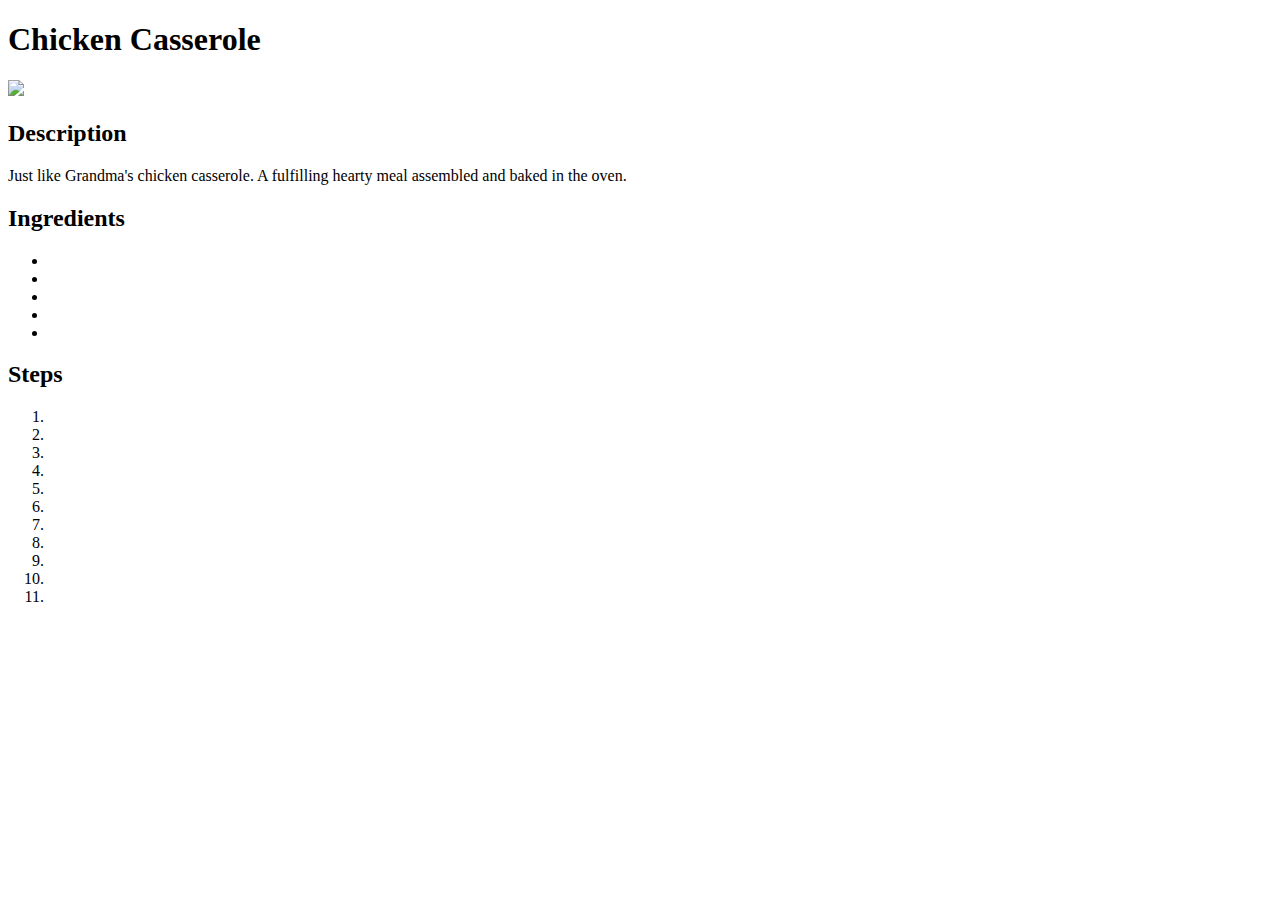
==== recipes/chicken-casserole.html @ 44c2492c "Add and recipe file with basic outline" ====
<!DOCTYPE html>
<html lang="en">
<head>
    <meta charset="UTF-8">
    <meta http-equiv="X-UA-Compatible" content="IE=edge">
    <meta name="viewport" content="width=device-width, initial-scale=1.0">
    <title>Document</title>
</head>
<body>
    <h1>Chicken Casserole</h1>
    <img src="https://images-gmi-pmc.edge-generalmills.com/2aed3c3f-9cba-4ff8-942e-df914ae1c5b0.jpg">
    <h2>Description</h2>

    <p>Just like Grandma's chicken casserole. A fulfilling hearty meal assembled and baked in the oven.</p>
    <h2>Ingredients</h2>
    <ul>
        <li></li>
        <li></li>
        <li></li>
        <li></li>
        <li></li>

    </ul>
    <h2>Steps</h2>
    <ol>
        <li></li>
        <li></li>
        <li></li>
        <li></li>
        <li></li>
        <li></li>
        <li></li>
        <li></li>
        <li></li>
        <li></li>
        <li></li>




    </ol>
</body>
</html>
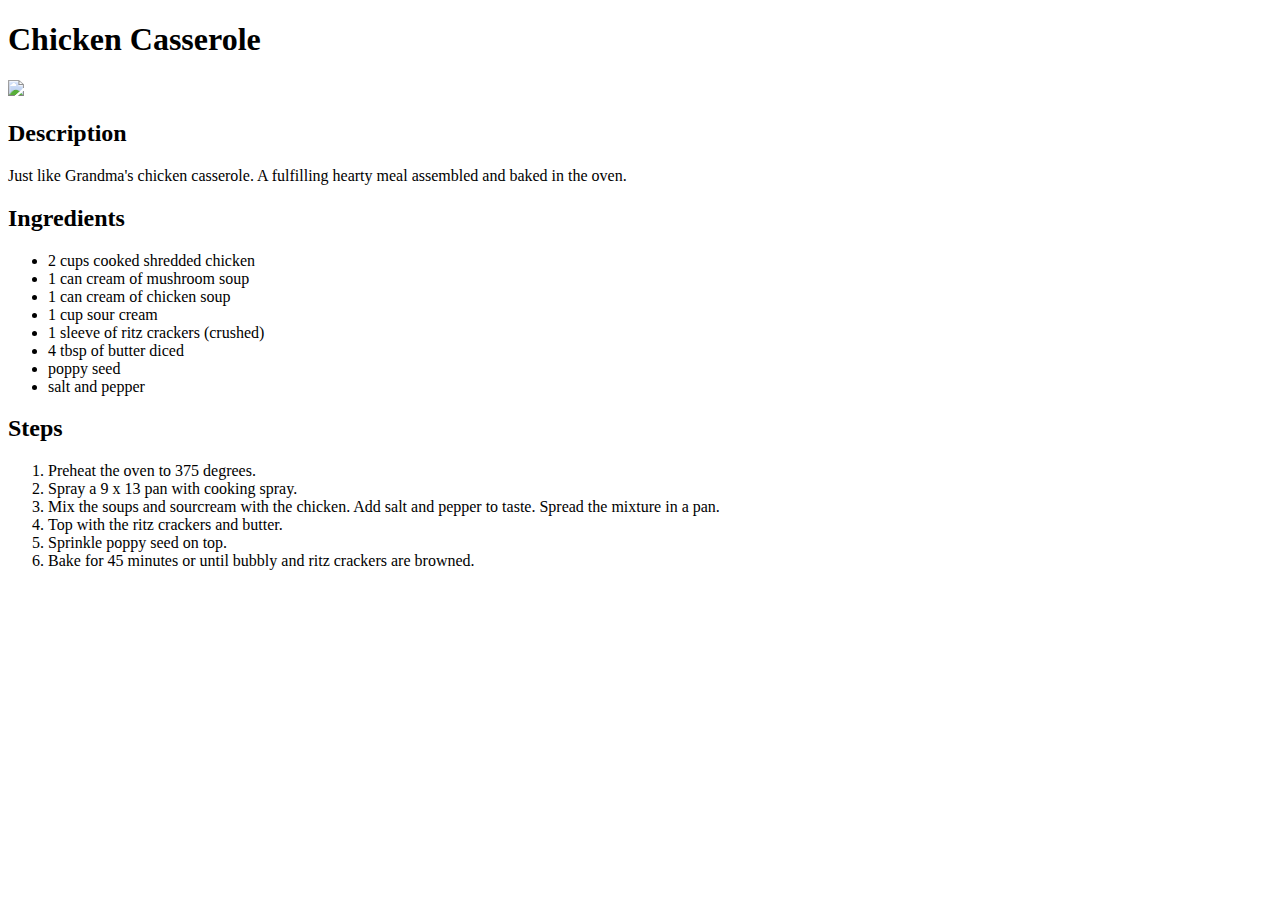
==== commit df12bc75: "Add ingredients and Steps" ====
--- a/recipes/chicken-casserole.html
+++ b/recipes/chicken-casserole.html
@@ -14,26 +14,24 @@
     <p>Just like Grandma's chicken casserole. A fulfilling hearty meal assembled and baked in the oven.</p>
     <h2>Ingredients</h2>
     <ul>
-        <li></li>
-        <li></li>
-        <li></li>
-        <li></li>
-        <li></li>
+        <li>2 cups cooked shredded chicken</li>
+        <li>1 can cream of mushroom soup</li>
+        <li>1 can cream of chicken soup</li>
+        <li>1 cup sour cream</li>
+        <li>1 sleeve of ritz crackers (crushed)</li>
+        <li>4 tbsp of butter diced</li>
+        <li>poppy seed</li>
+        <li>salt and pepper</li>
 
     </ul>
     <h2>Steps</h2>
     <ol>
-        <li></li>
-        <li></li>
-        <li></li>
-        <li></li>
-        <li></li>
-        <li></li>
-        <li></li>
-        <li></li>
-        <li></li>
-        <li></li>
-        <li></li>
+        <li>Preheat the oven to 375 degrees.</li>
+        <li>Spray a 9 x 13 pan with cooking spray.</li>
+        <li>Mix the soups and sourcream with the chicken. Add salt and pepper to taste. Spread the mixture in a pan.</li>
+        <li>Top with the ritz crackers and butter.</li>
+        <li>Sprinkle poppy seed on top.</li>
+        <li>Bake for 45 minutes or until bubbly and ritz crackers are browned.</li>
 
 
 
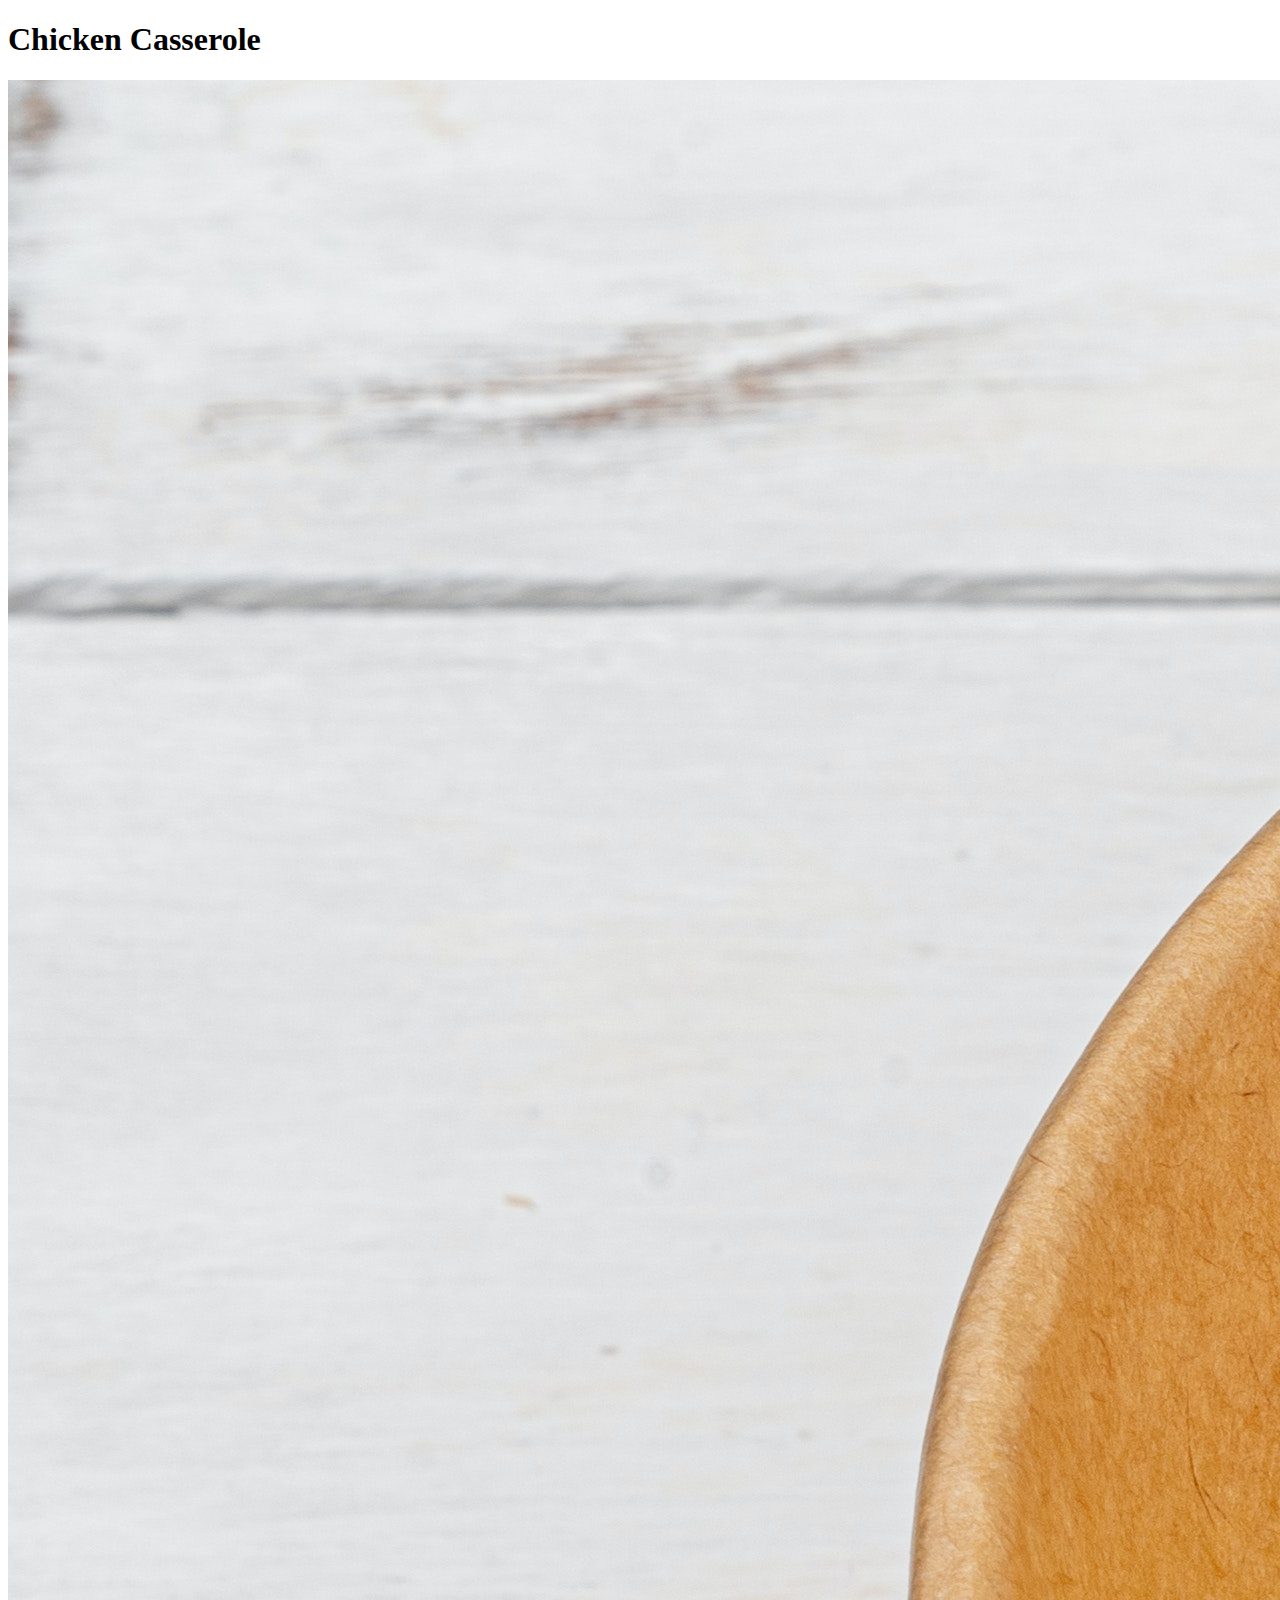
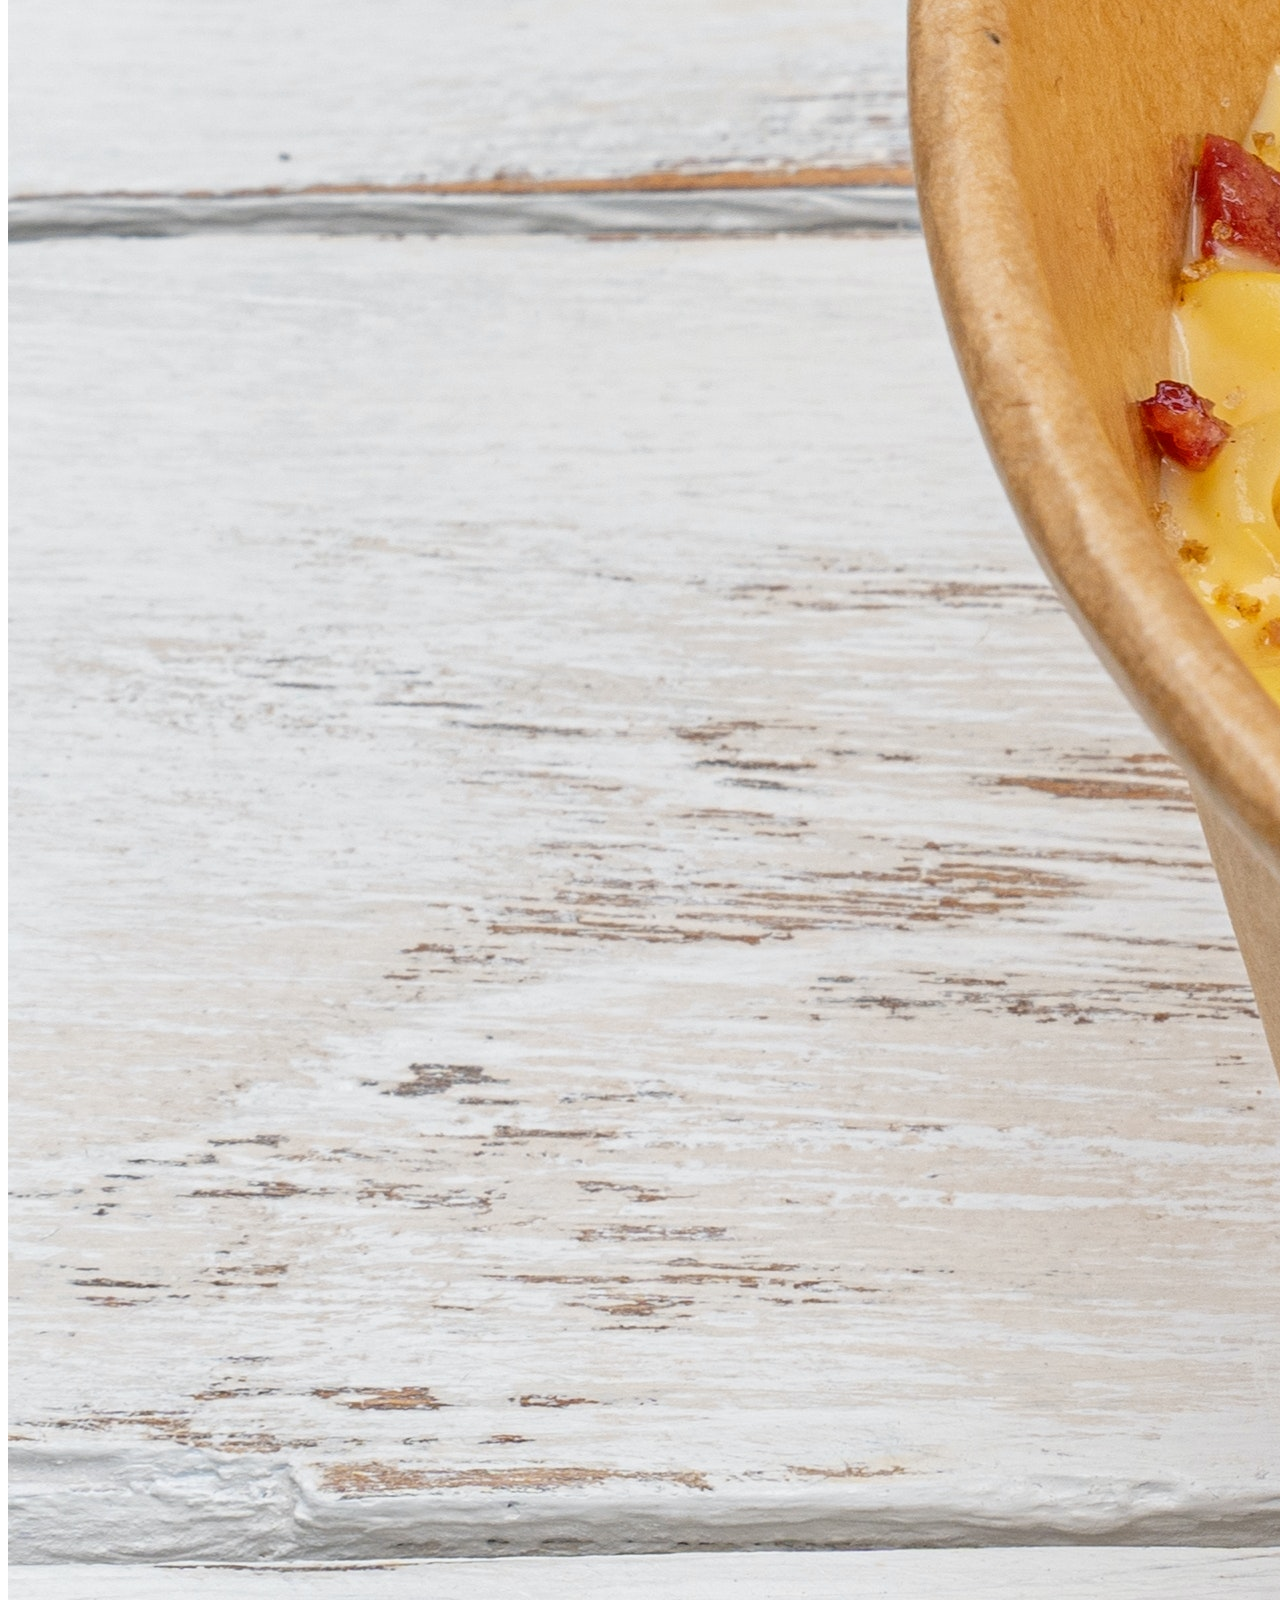
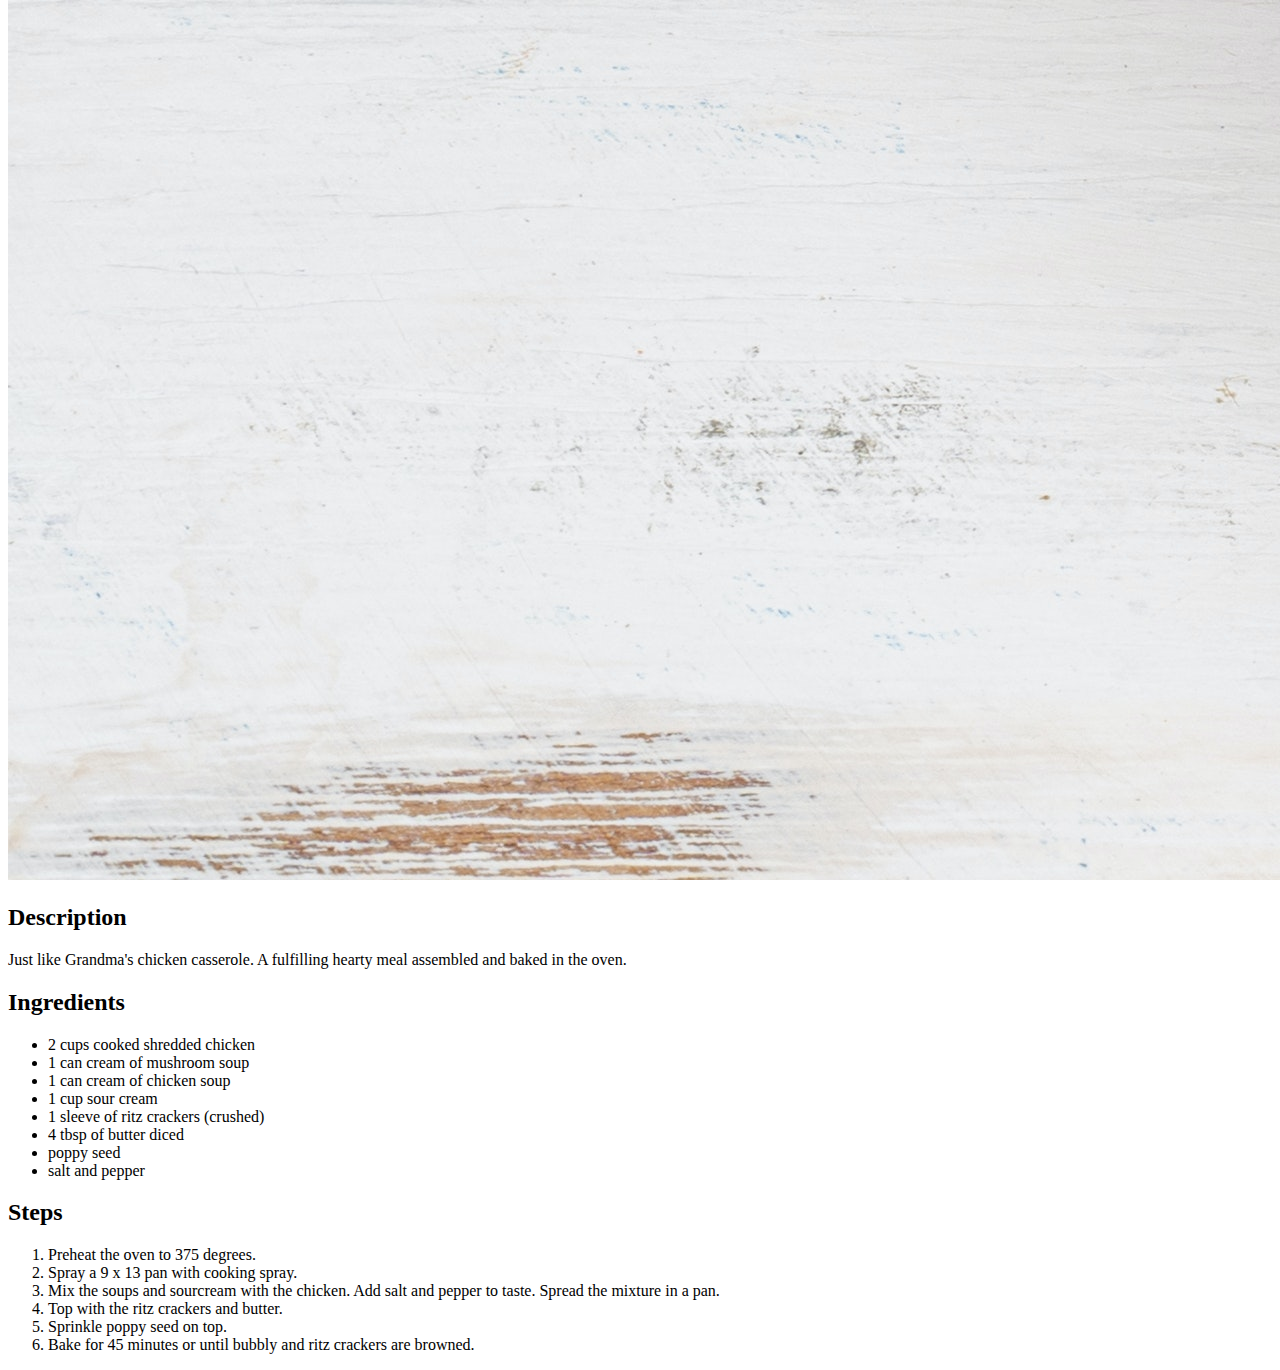
==== commit c9ca3b56: "Add new images to recipes" ====
--- a/recipes/chicken-casserole.html
+++ b/recipes/chicken-casserole.html
@@ -8,7 +8,7 @@
 </head>
 <body>
     <h1>Chicken Casserole</h1>
-    <img src="https://images-gmi-pmc.edge-generalmills.com/2aed3c3f-9cba-4ff8-942e-df914ae1c5b0.jpg">
+    <img src="../chicken-casserole.jpg">
     <h2>Description</h2>
 
     <p>Just like Grandma's chicken casserole. A fulfilling hearty meal assembled and baked in the oven.</p>
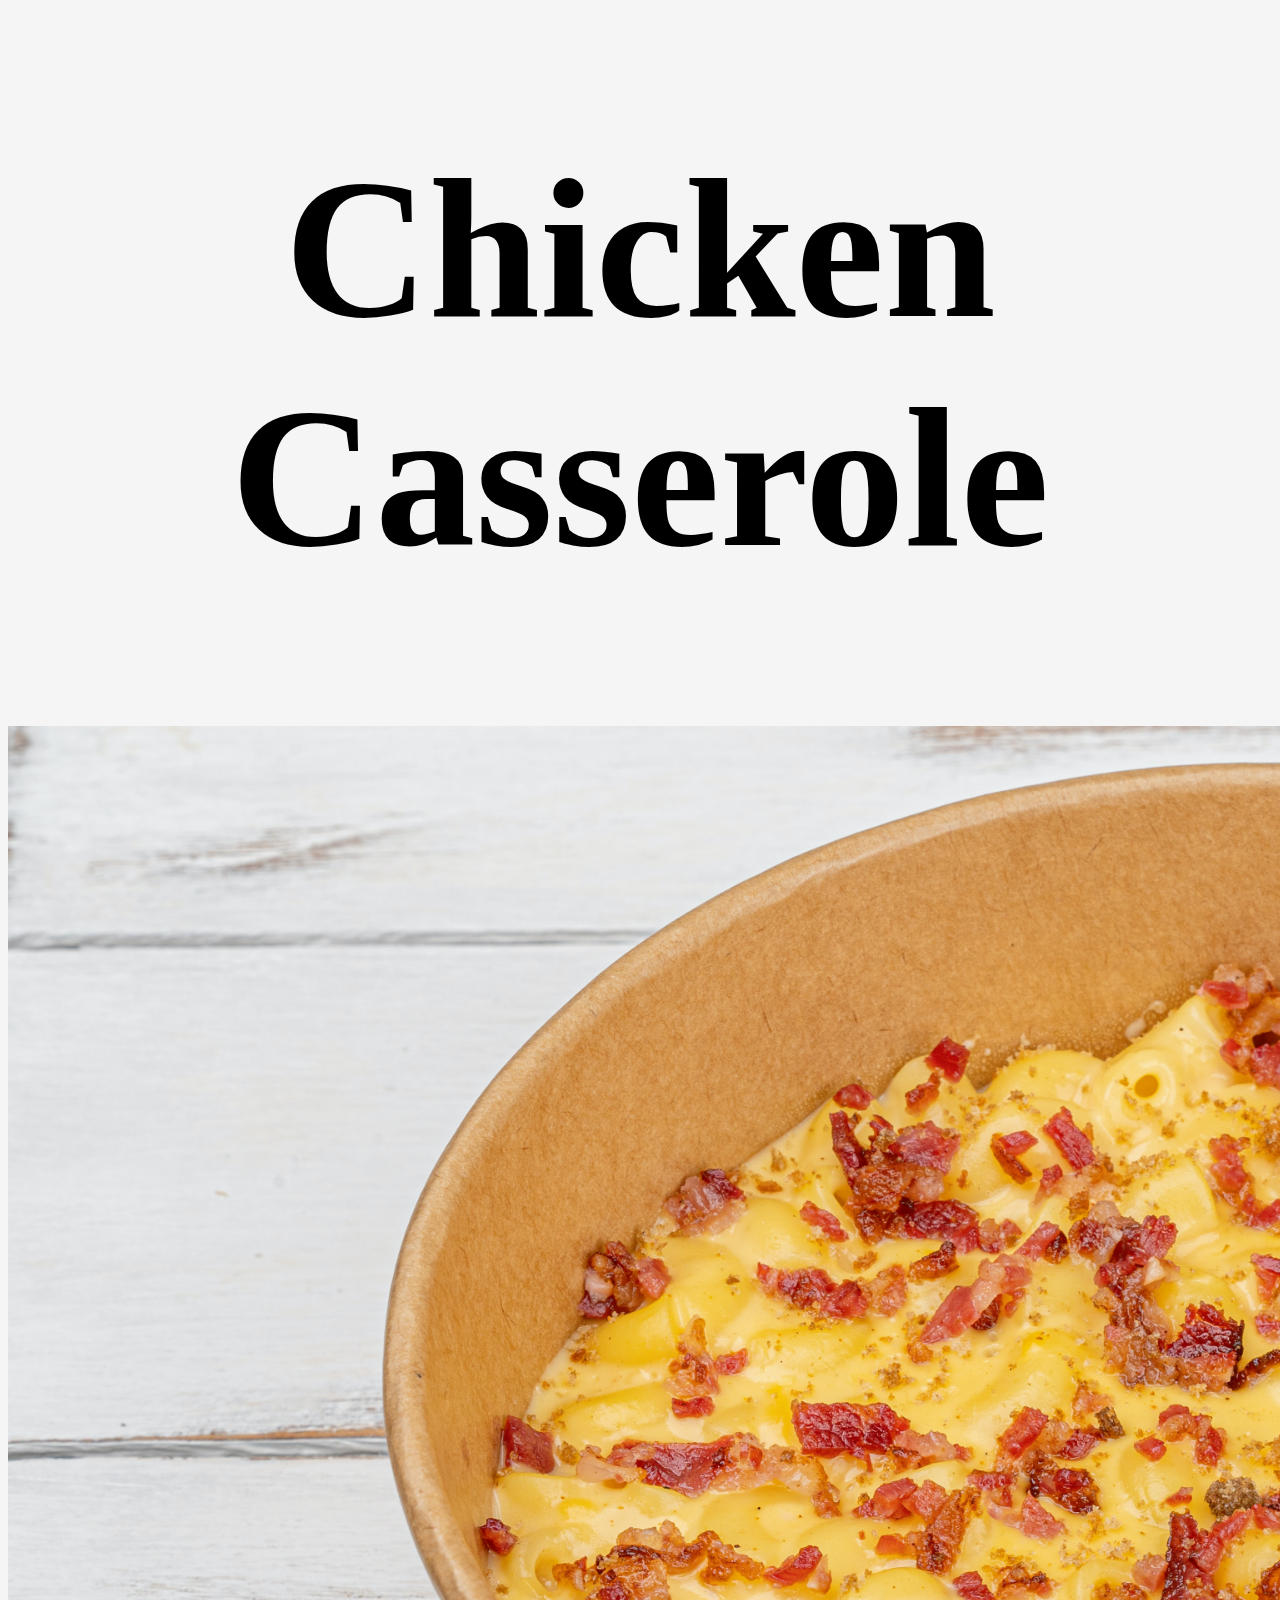
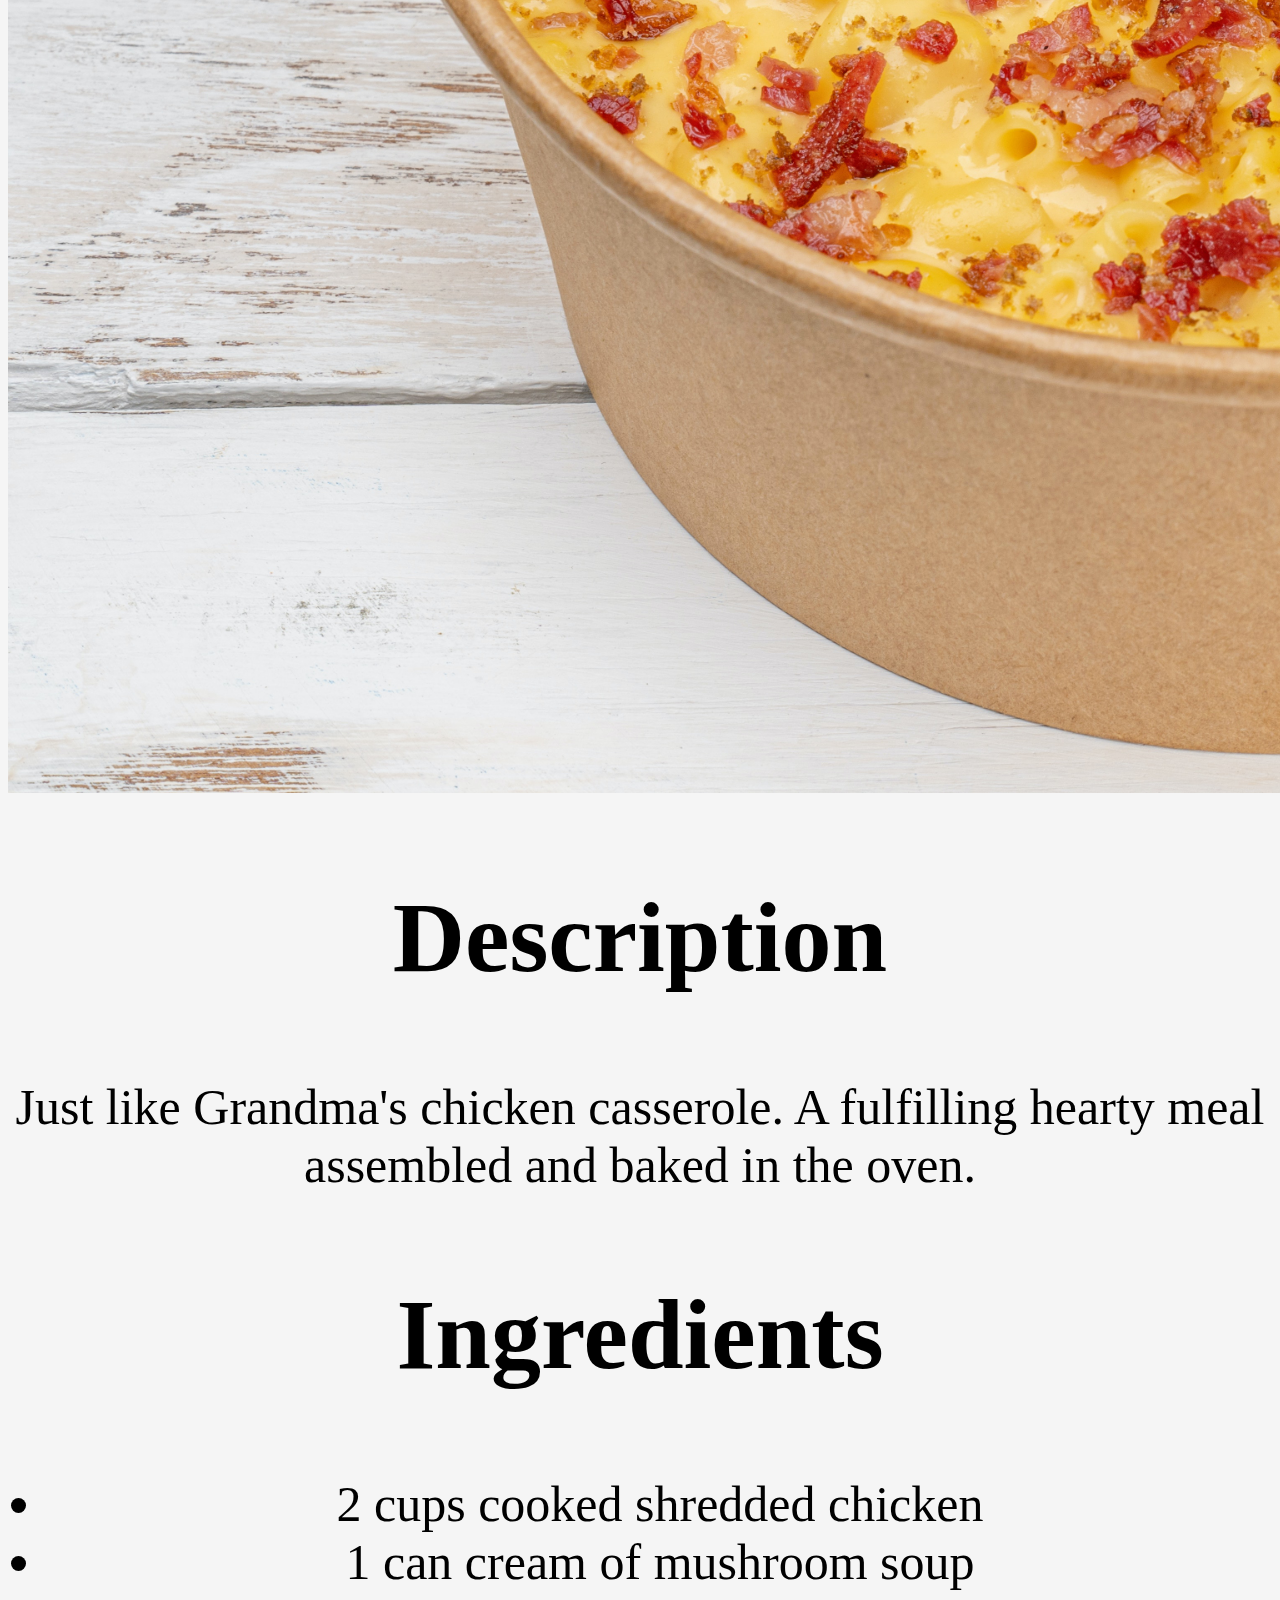
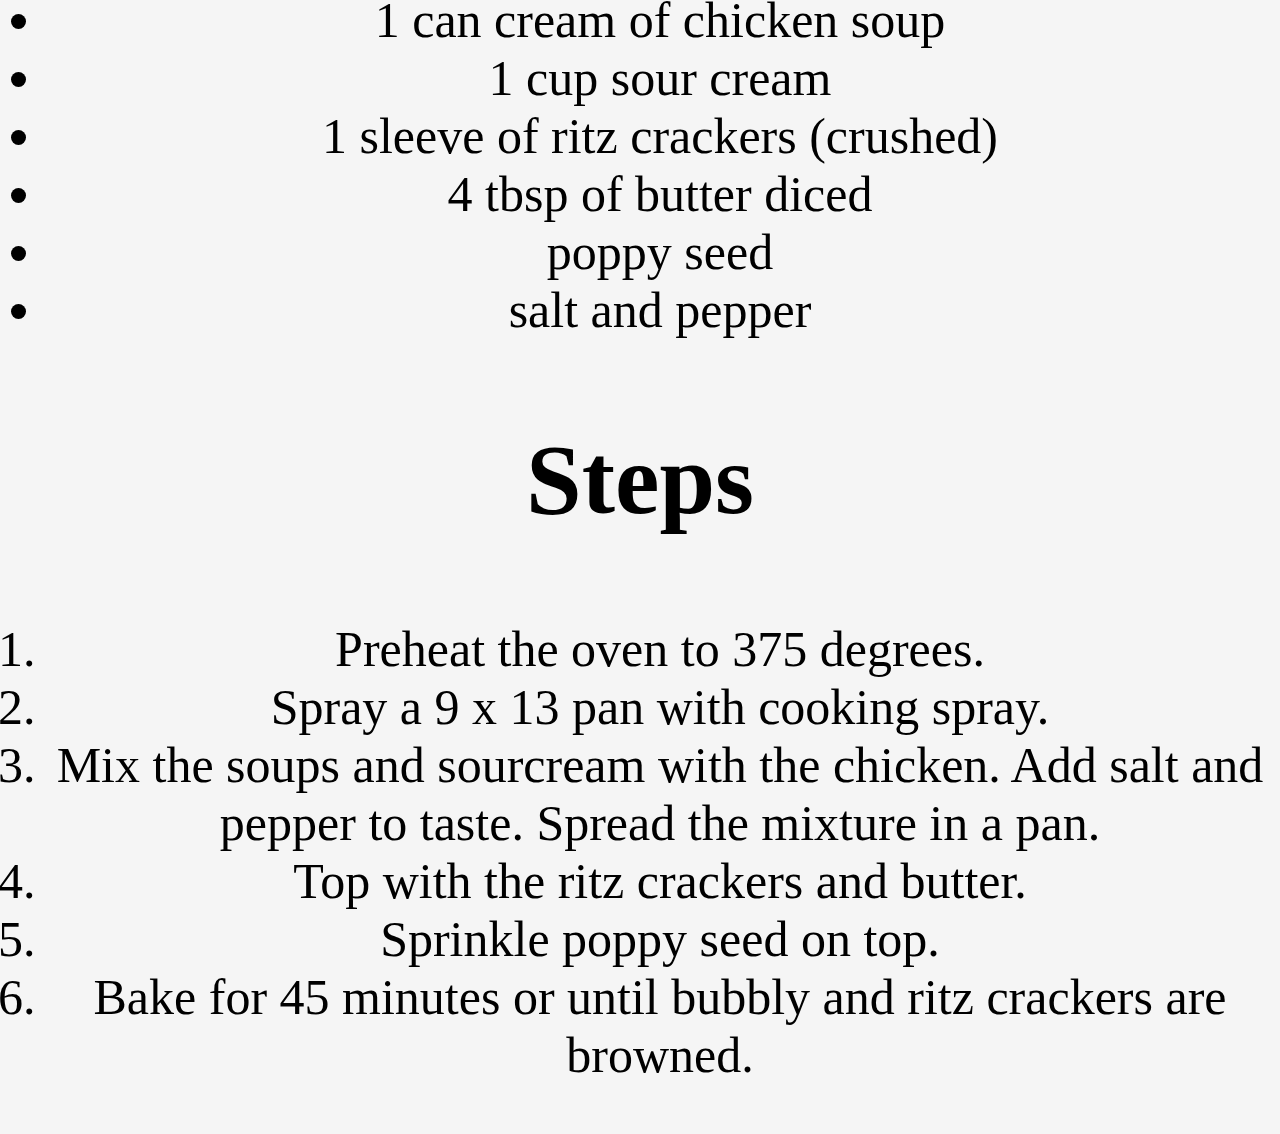
==== commit be2a1402: "Add style" ====
--- a/recipes/chicken-casserole.html
+++ b/recipes/chicken-casserole.html
@@ -1,6 +1,7 @@
 <!DOCTYPE html>
 <html lang="en">
 <head>
+    <link rel="stylesheet" href="../style.css">
     <meta charset="UTF-8">
     <meta http-equiv="X-UA-Compatible" content="IE=edge">
     <meta name="viewport" content="width=device-width, initial-scale=1.0">
--- a/style.css
+++ b/style.css
@@ -0,0 +1,23 @@
+body {
+    background-color: whitesmoke;
+    text-align: center;
+}
+
+h1 {
+    font-size: 200px;
+    font-weight: bold;
+}
+
+h2 {
+    font-size: 100px;
+    font-weight: bold;
+}
+
+img {
+    width: 2500px;
+    height:auto;
+}
+
+p, ul, ol {
+    font-size: 50px;
+}